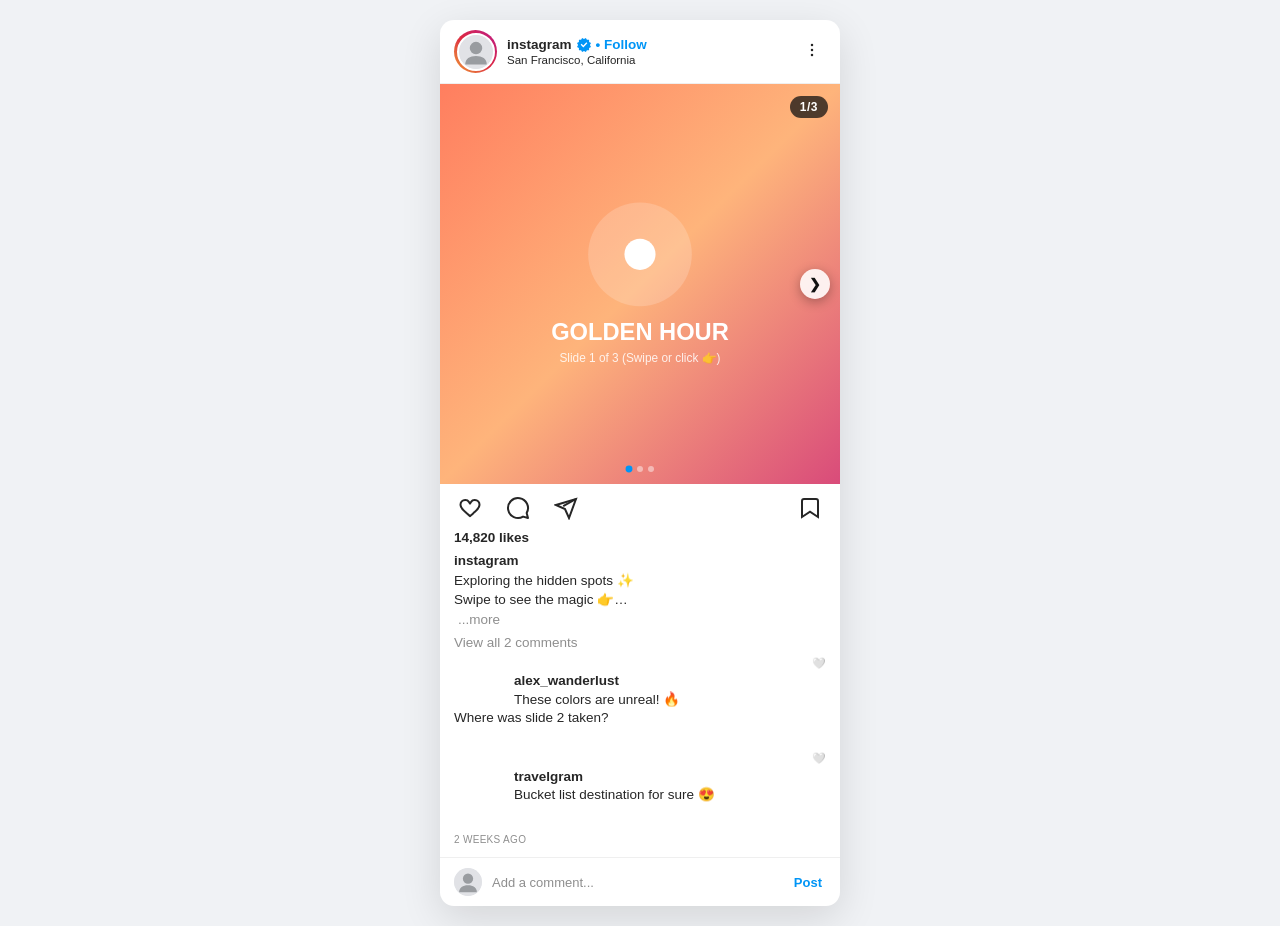
==== sample-interactive-post.html @ 7d0187ae "Initial commit: Instagram Post Maker studio and interactive HTML exporter" ====
<!DOCTYPE html>
<html lang="en">
<head>
<meta charset="UTF-8">
<meta name="viewport" content="width=device-width, initial-scale=1.0">
<title>Instagram Post - @instagram (Interactive HTML Export)</title>
<style>
*,*::before,*::after{margin:0;padding:0;box-sizing:border-box;}
body{
    font-family:-apple-system,BlinkMacSystemFont,"Segoe UI",Roboto,Helvetica,Arial,sans-serif;
    background:#f0f2f5;
    color:#262626;
    display:flex;
    align-items:center;
    justify-content:center;
    min-height:100vh;
    padding:20px;
}
.ig-card{
    width:100%;
    max-width:400px;
    background:#ffffff;
    border-radius:14px;
    box-shadow:0 12px 40px rgba(0,0,0,0.12);
    overflow:hidden;
    user-select:none;
}
/* Header */
.header{
    display:flex;
    align-items:center;
    justify-content:space-between;
    padding:10px 14px;
    border-bottom:1px solid #efefef;
}
.header-left{display:flex;align-items:center;gap:10px;}
.avatar-wrap{
    padding:2px;
    border-radius:50%;
}
.avatar-wrap.has-story-ring{
    background:linear-gradient(45deg,#f09433 0%,#e6683c 25%,#dc2743 50%,#cc2366 75%,#bc1888 100%);
    padding:2.5px;
}
.pfp{
    width:38px;
    height:38px;
    border-radius:50%;
    border:1px solid #dbdbdb;
    overflow:hidden;
    display:flex;
    align-items:center;
    justify-content:center;
    background:#e5e7eb;
    flex-shrink:0;
}
.avatar-wrap.has-story-ring .pfp{
    border:2px solid #ffffff;
}
.pfp img{
    width:100%;
    height:100%;
    object-fit:cover;
    image-rendering:-webkit-optimize-contrast;
    image-rendering:high-quality;
    transform:translateZ(0);
}
.pfp svg{width:100%;height:100%;display:block;}
.user-info{display:flex;flex-direction:column;gap:1px;}
.user-row{display:flex;align-items:center;gap:5px;}
.username{font-size:13.5px;font-weight:600;color:#262626;cursor:pointer;}
.follow-btn{font-size:13.5px;font-weight:600;color:#0095f6;cursor:pointer;}
.follow-btn.following{color:#8e8e8e;font-weight:500;}
.location{font-size:11.5px;color:#262626;line-height:1.2;}
.menu-dots{cursor:pointer;color:#262626;padding:4px;}
/* Media Container */
.media-container{
    position:relative;
    width:100%;
    padding-bottom:100%;
    height:0;
    overflow:hidden;
    background:#000;
}
.media-wrapper{
    position:absolute;
    top:0;
    left:0;
    width:100%;
    height:100%;
    display:flex;
    transition:transform 0.35s cubic-bezier(0.25,0.46,0.45,0.94);
}
.slide{min-width:100%;height:100%;flex-shrink:0;}
.counter-badge{
    position:absolute;
    top:12px;
    right:12px;
    background:rgba(18,18,18,0.75);
    color:#fff;
    font-size:12px;
    font-weight:600;
    padding:4px 10px;
    border-radius:14px;
    backdrop-filter:blur(8px);
    z-index:4;
    letter-spacing:0.5px;
}
.nav-arrow{
    position:absolute;
    top:50%;
    transform:translateY(-50%);
    width:30px;
    height:30px;
    border-radius:50%;
    background:rgba(255,255,255,0.88);
    border:none;
    box-shadow:0 3px 12px rgba(0,0,0,0.3);
    cursor:pointer;
    display:flex;
    align-items:center;
    justify-content:center;
    z-index:5;
    color:#111;
    font-size:14px;
    font-weight:bold;
    transition:background 0.15s,transform 0.15s;
}
.nav-arrow:hover{background:#fff;transform:translateY(-50%) scale(1.08);}
.nav-arrow-left{left:10px;}
.nav-arrow-right{right:10px;}
.dots{
    position:absolute;
    bottom:12px;
    left:50%;
    transform:translateX(-50%);
    display:flex;
    gap:5px;
    z-index:4;
}
.dot{width:6px;height:6px;border-radius:50%;background:rgba(255,255,255,0.45);transition:all 0.2s;}
.dot.active{background:#0095f6;transform:scale(1.15);}
.double-heart{
    position:absolute;
    top:50%;
    left:50%;
    transform:translate(-50%,-50%) scale(0);
    z-index:10;
    pointer-events:none;
    opacity:0;
    filter:drop-shadow(0 4px 16px rgba(0,0,0,0.45));
}
.double-heart.pop{
    animation:heartPop 0.9s cubic-bezier(0.175,0.885,0.32,1.275) forwards;
}
@keyframes heartPop{
    0%{opacity:0;transform:translate(-50%,-50%) scale(0);}
    15%{opacity:1;transform:translate(-50%,-50%) scale(1.2);}
    30%{opacity:1;transform:translate(-50%,-50%) scale(0.95);}
    45%,75%{opacity:1;transform:translate(-50%,-50%) scale(1);}
    100%{opacity:0;transform:translate(-50%,-50%) scale(0.8);}
}
/* Action Buttons */
.actions{
    display:flex;
    align-items:center;
    justify-content:space-between;
    padding:8px 14px 6px;
}
.actions-left{display:flex;align-items:center;gap:16px;}
.action-btn{
    background:none;
    border:none;
    cursor:pointer;
    padding:4px;
    display:flex;
    align-items:center;
    justify-content:center;
    color:#262626;
    transition:transform 0.15s;
}
.action-btn:hover{transform:scale(1.12);}
.action-btn:active{transform:scale(0.9);}
.heart-pop-anim{animation:heartBounce 0.35s ease;}
@keyframes heartBounce{0%{transform:scale(0);}50%{transform:scale(1.25);}100%{transform:scale(1);}}
/* Likes, Caption, Comments */
.likes{padding:0 14px 6px;font-size:13.5px;color:#262626;}
.likes-count{font-weight:600;}
.caption{
    padding:0 14px 6px;
    font-size:13.5px;
    line-height:1.45;
    color:#262626;
}
.caption .user{font-weight:600;margin-right:5px;}
.caption-text{
    white-space:pre-wrap;
    word-wrap:break-word;
    word-break:break-word;
    overflow-wrap:break-word;
}
.caption.truncated .caption-text{
    display:-webkit-box;
    -webkit-line-clamp:2;
    -webkit-box-orient:vertical;
    overflow:hidden;
    white-space:pre-wrap;
}
.more-link{color:#8e8e8e;cursor:pointer;margin-left:4px;}
.ig-tag{color:#00376b;cursor:pointer;}
.comments-list{padding:0 14px 4px;}
.view-comments{font-size:13.5px;color:#8e8e8e;margin-bottom:4px;cursor:pointer;}
.comment{
    font-size:13.5px;
    line-height:1.35;
    margin-bottom:4px;
    display:flex;
    justify-content:space-between;
    align-items:baseline;
}
.comment .user{font-weight:600;margin-right:5px;}
.comment-content{white-space:pre-wrap;word-break:break-word;flex:1;}
.comment-heart{font-size:11px;cursor:pointer;padding-left:8px;user-select:none;}
.time{padding:4px 14px 12px;font-size:10px;color:#8e8e8e;text-transform:uppercase;letter-spacing:0.3px;}
/* Add Comment Input */
.add-comment-box{
    display:flex;
    align-items:center;
    padding:10px 14px;
    border-top:1px solid #efefef;
    gap:10px;
}
.mini-avatar{
    width:28px;
    height:28px;
    border-radius:50%;
    background:#e5e7eb;
    display:flex;
    align-items:center;
    justify-content:center;
    flex-shrink:0;
    overflow:hidden;
}
.mini-avatar svg{width:100%;height:100%;display:block;}
.comment-input{
    flex:1;
    background:none;
    border:none;
    font-size:13px;
    color:#262626;
    outline:none;
    font-family:inherit;
}
.comment-input::placeholder{color:#8e8e8e;}
.post-comment-btn{
    background:none;
    border:none;
    color:#0095f6;
    font-size:13px;
    font-weight:600;
    cursor:pointer;
    padding:0 4px;
}
</style>
</head>
<body>

<div class="ig-card">
    <!-- Header -->
    <div class="header">
        <div class="header-left">
            <div class="avatar-wrap has-story-ring">
                <div class="pfp">
                    <svg viewBox="0 0 120 120" width="100%" height="100%" fill="none" xmlns="http://www.w3.org/2000/svg">
                        <circle cx="60" cy="60" r="60" fill="#E1E2E6"/>
                        <circle cx="60" cy="46" r="22" fill="#999CA0"/>
                        <path d="M22 104C22 84 38 74 60 74C82 74 98 84 98 104" fill="#999CA0"/>
                    </svg>
                </div>
            </div>
            <div class="user-info">
                <div class="user-row">
                    <span class="username">instagram</span>
                    <span class="verified" title="Verified">
                        <svg viewBox="0 0 40 40" width="14" height="14" style="vertical-align:middle;display:inline-block;"><path fill="#0095f6" d="M19.998 3.094L14.638 0l-2.972 5.15H5.432v6.354L0 14.64 3.094 20 0 25.359l5.432 3.137v6.354h6.234L14.638 40l5.36-3.094L25.358 40l2.972-5.15h6.234v-6.354L40 25.359 36.906 20 40 14.641l-5.436-3.137V5.15h-6.234L25.358 0l-5.36 3.094zM18 27.27L10.455 19.1l2.636-2.726L18 21.727l8.91-9.454 2.636 2.726L18 27.27z"/></svg>
                    </span>
                    <span class="follow-btn">• Follow</span>
                </div>
                <div class="location">San Francisco, California</div>
            </div>
        </div>
        <div class="menu-dots" title="More options">
            <svg width="20" height="20" viewBox="0 0 24 24" fill="currentColor">
                <circle cx="12" cy="6" r="1.5"/><circle cx="12" cy="12" r="1.5"/><circle cx="12" cy="18" r="1.5"/>
            </svg>
        </div>
    </div>

    <!-- Media (Interactive Carousel) -->
    <div class="media-container" id="mediaContainer">
        <div class="media-wrapper" id="mediaWrapper">
            <div class="slide">
                <svg xmlns="http://www.w3.org/2000/svg" width="100%" height="100%" viewBox="0 0 1080 1080">
                    <defs>
                        <linearGradient id="g1" x1="0%" y1="0%" x2="100%" y2="100%">
                            <stop offset="0%" stop-color="#ff7e5f" />
                            <stop offset="50%" stop-color="#feb47b" />
                            <stop offset="100%" stop-color="#d94b7a" />
                        </linearGradient>
                    </defs>
                    <rect width="1080" height="1080" fill="url(#g1)" />
                    <circle cx="540" cy="460" r="140" fill="rgba(255,255,255,0.18)" />
                    <circle cx="540" cy="460" r="42" fill="#ffffff" />
                    <text x="540" y="690" font-family="-apple-system, BlinkMacSystemFont, Segoe UI, Roboto, sans-serif" font-size="64" font-weight="700" fill="#ffffff" text-anchor="middle">GOLDEN HOUR</text>
                    <text x="540" y="750" font-family="-apple-system, BlinkMacSystemFont, Segoe UI, Roboto, sans-serif" font-size="32" font-weight="500" fill="rgba(255,255,255,0.85)" text-anchor="middle">Slide 1 of 3 (Swipe or click 👉)</text>
                </svg>
            </div>
            <div class="slide">
                <svg xmlns="http://www.w3.org/2000/svg" width="100%" height="100%" viewBox="0 0 1080 1080">
                    <defs>
                        <linearGradient id="g2" x1="0%" y1="0%" x2="100%" y2="100%">
                            <stop offset="0%" stop-color="#2193b0" />
                            <stop offset="50%" stop-color="#6dd5ed" />
                            <stop offset="100%" stop-color="#005c97" />
                        </linearGradient>
                    </defs>
                    <rect width="1080" height="1080" fill="url(#g2)" />
                    <circle cx="540" cy="460" r="140" fill="rgba(255,255,255,0.18)" />
                    <circle cx="540" cy="460" r="42" fill="#ffffff" />
                    <text x="540" y="690" font-family="-apple-system, BlinkMacSystemFont, Segoe UI, Roboto, sans-serif" font-size="64" font-weight="700" fill="#ffffff" text-anchor="middle">COASTAL TRAILS</text>
                    <text x="540" y="750" font-family="-apple-system, BlinkMacSystemFont, Segoe UI, Roboto, sans-serif" font-size="32" font-weight="500" fill="rgba(255,255,255,0.85)" text-anchor="middle">Slide 2 of 3</text>
                </svg>
            </div>
            <div class="slide">
                <svg xmlns="http://www.w3.org/2000/svg" width="100%" height="100%" viewBox="0 0 1080 1080">
                    <defs>
                        <linearGradient id="g3" x1="0%" y1="0%" x2="100%" y2="100%">
                            <stop offset="0%" stop-color="#833ab4" />
                            <stop offset="50%" stop-color="#fd1d1d" />
                            <stop offset="100%" stop-color="#fcb045" />
                        </linearGradient>
                    </defs>
                    <rect width="1080" height="1080" fill="url(#g3)" />
                    <circle cx="540" cy="460" r="140" fill="rgba(255,255,255,0.18)" />
                    <circle cx="540" cy="460" r="42" fill="#ffffff" />
                    <text x="540" y="690" font-family="-apple-system, BlinkMacSystemFont, Segoe UI, Roboto, sans-serif" font-size="64" font-weight="700" fill="#ffffff" text-anchor="middle">SUNSET VIBES</text>
                    <text x="540" y="750" font-family="-apple-system, BlinkMacSystemFont, Segoe UI, Roboto, sans-serif" font-size="32" font-weight="500" fill="rgba(255,255,255,0.85)" text-anchor="middle">Slide 3 of 3</text>
                </svg>
            </div>
        </div>

        <!-- 1/3 Floating Badge -->
        <div class="counter-badge" id="counterBadge"><span id="currSlideNum">1</span>/3</div>

        <!-- Arrow Navigation -->
        <button class="nav-arrow nav-arrow-left" id="arrowLeft" style="display:none;" aria-label="Previous image">&#10094;</button>
        <button class="nav-arrow nav-arrow-right" id="arrowRight" aria-label="Next image">&#10095;</button>

        <!-- Pagination Dots -->
        <div class="dots" id="carouselDots">
            <div class="dot active"></div>
            <div class="dot"></div>
            <div class="dot"></div>
        </div>

        <!-- Double-tap Heart Animation -->
        <div class="double-heart" id="doubleHeart">
            <svg viewBox="0 0 48 48" width="80" height="80"><path fill="#fff" d="M34.6 3.1c-4.5 0-7.9 1.8-10.6 5.6-2.7-3.7-6.1-5.5-10.6-5.5C6 3.1 0 9.6 0 17.6c0 7.3 5.4 12 10.6 16.5.6.5 1.3 1.1 1.9 1.7l2.3 2c4.4 3.9 6.6 5.9 7.6 6.5.5.3 1.1.5 1.6.5s1.1-.2 1.6-.5c1-.6 2.8-2.2 7.6-6.5l2.3-2c.7-.6 1.3-1.2 1.9-1.7 5.2-4.5 10.6-9.2 10.6-16.5 0-8-6-14.5-13.4-14.5z"/></svg>
        </div>
    </div>

    <!-- Actions Bar -->
    <div class="actions">
        <div class="actions-left">
            <button class="action-btn" id="heartBtn" aria-label="Like post">
                <svg id="heartOutline" viewBox="0 0 24 24" width="24" height="24" fill="none" stroke="currentColor" stroke-width="2"><path d="M16.792 3.904A4.989 4.989 0 0 1 21.5 9.122c0 3.072-2.652 4.959-5.197 7.222-2.512 2.243-3.865 3.469-4.303 3.752-.477-.309-1.816-1.543-4.303-3.752C5.141 14.072 2.5 12.167 2.5 9.122a4.989 4.989 0 0 1 4.708-5.218 4.21 4.21 0 0 1 3.675 1.941c.84 1.175.98 1.763 1.12 1.763s.278-.588 1.11-1.766a4.17 4.17 0 0 1 3.679-1.938z"/></svg>
                <svg id="heartFilled" class="heart-pop-anim" viewBox="0 0 48 48" width="24" height="24" style="display:none;"><path fill="#ff3040" d="M34.6 3.1c-4.5 0-7.9 1.8-10.6 5.6-2.7-3.7-6.1-5.5-10.6-5.5C6 3.1 0 9.6 0 17.6c0 7.3 5.4 12 10.6 16.5.6.5 1.3 1.1 1.9 1.7l2.3 2c4.4 3.9 6.6 5.9 7.6 6.5.5.3 1.1.5 1.6.5s1.1-.2 1.6-.5c1-.6 2.8-2.2 7.6-6.5l2.3-2c.7-.6 1.3-1.2 1.9-1.7 5.2-4.5 10.6-9.2 10.6-16.5 0-8-6-14.5-13.4-14.5z"/></svg>
            </button>
            <button class="action-btn" id="commentBtn" aria-label="Comment">
                <svg viewBox="0 0 24 24" width="24" height="24" fill="none" stroke="currentColor" stroke-width="2"><path d="M20.656 17.008a9.993 9.993 0 1 0-3.59 3.615L22 22z" stroke-linejoin="round"/></svg>
            </button>
            <button class="action-btn" aria-label="Share">
                <svg viewBox="0 0 24 24" width="24" height="24" fill="none" stroke="currentColor" stroke-width="2"><line x1="22" y1="3" x2="9.218" y2="10.083"/><polygon points="22,3 15,22 11,13 2,9"/></svg>
            </button>
        </div>
        <div class="actions-right">
            <button class="action-btn" id="bookmarkBtn" aria-label="Save">
                <svg id="bmOutline" viewBox="0 0 24 24" width="24" height="24" fill="none" stroke="currentColor" stroke-width="2"><path d="M20 21l-8-5.333L4 21V5a2 2 0 012-2h12a2 2 0 012 2z"/></svg>
                <svg id="bmFilled" viewBox="0 0 24 24" width="24" height="24" style="display:none;"><path fill="currentColor" d="M20 21l-8-5.333L4 21V5a2 2 0 012-2h12a2 2 0 012 2z"/></svg>
            </button>
        </div>
    </div>

    <!-- Likes -->
    <div class="likes" id="likesContainer">
        <span class="likes-count" id="likesCountText">14,820 likes</span>
    </div>

    <!-- Caption (With Multi-line formatting preserved) -->
    <div class="caption truncated" id="postCaption">
        <span class="user">instagram</span>
        <span class="caption-text">Exploring the hidden spots ✨
Swipe to see the magic 👉

<span class="ig-tag">#travel</span> <span class="ig-tag">#photography</span>
<span class="ig-tag">@instagram</span></span>
        <span class="more-link" id="captionMore">...more</span>
    </div>

    <!-- Comments List -->
    <div class="comments-list" id="commentsList">
        <div class="view-comments">View all 2 comments</div>
        <div class="comment">
            <div class="comment-content">
                <span class="user">alex_wanderlust</span>
                <span class="comment-text">These colors are unreal! 🔥
Where was slide 2 taken?</span>
            </div>
            <span class="comment-heart" onclick="this.classList.toggle('liked');this.textContent=this.classList.contains('liked')?'❤️':'🤍'">🤍</span>
        </div>
        <div class="comment">
            <div class="comment-content">
                <span class="user">travelgram</span>
                <span class="comment-text">Bucket list destination for sure 😍</span>
            </div>
            <span class="comment-heart" onclick="this.classList.toggle('liked');this.textContent=this.classList.contains('liked')?'❤️':'🤍'">🤍</span>
        </div>
    </div>

    <!-- Timestamp (Auto-calculated dynamically on page open) -->
    <div class="time" id="postTimestamp" data-post-date="2026-11-15T14:30:00.000Z">2 HOURS AGO</div>

    <!-- Add Comment Box -->
    <div class="add-comment-box">
        <div class="mini-avatar">
            <svg viewBox="0 0 120 120" width="100%" height="100%" fill="none" xmlns="http://www.w3.org/2000/svg">
                <circle cx="60" cy="60" r="60" fill="#E1E2E6"/>
                <circle cx="60" cy="46" r="22" fill="#999CA0"/>
                <path d="M22 104C22 84 38 74 60 74C82 74 98 84 98 104" fill="#999CA0"/>
            </svg>
        </div>
        <input type="text" class="comment-input" id="newCommentInput" placeholder="Add a comment...">
        <button class="post-comment-btn" id="postCommentBtn">Post</button>
    </div>
</div>

<script>
(function(){
    var liked = false;
    var bookmarked = false;
    var baseLikes = 14820;
    var currentSlide = 0;
    var totalSlides = 3;

    var heartBtn = document.getElementById('heartBtn');
    var heartOutline = document.getElementById('heartOutline');
    var heartFilled = document.getElementById('heartFilled');
    var likesCountText = document.getElementById('likesCountText');
    var bookmarkBtn = document.getElementById('bookmarkBtn');
    var bmOutline = document.getElementById('bmOutline');
    var bmFilled = document.getElementById('bmFilled');
    var mediaContainer = document.getElementById('mediaContainer');
    var mediaWrapper = document.getElementById('mediaWrapper');
    var doubleHeart = document.getElementById('doubleHeart');
    var captionEl = document.getElementById('postCaption');
    var captionMore = document.getElementById('captionMore');
    var timestampEl = document.getElementById('postTimestamp');

    function formatNum(n){ return n.toString().replace(/\B(?=(\d{3})+(?!\d))/g, ','); }

    function updateLikesDisplay(){
        var count = liked ? baseLikes + 1 : baseLikes;
        if(likesCountText) likesCountText.textContent = formatNum(count) + ' likes';
    }

    function toggleHeart(){
        liked = !liked;
        heartOutline.style.display = liked ? 'none' : 'block';
        heartFilled.style.display = liked ? 'block' : 'none';
        updateLikesDisplay();
    }

    if(heartBtn){
        heartBtn.addEventListener('click', toggleHeart);
    }

    if(bookmarkBtn){
        bookmarkBtn.addEventListener('click', function(){
            bookmarked = !bookmarked;
            bmOutline.style.display = bookmarked ? 'none' : 'block';
            bmFilled.style.display = bookmarked ? 'block' : 'none';
        });
    }

    // Double-tap Image to Like
    var lastTap = 0;
    if(mediaContainer){
        mediaContainer.addEventListener('click', function(e){
            if(e.target.closest('.nav-arrow')) return;
            var now = Date.now();
            if(now - lastTap < 340){
                if(!liked) toggleHeart();
                doubleHeart.classList.remove('pop');
                void doubleHeart.offsetWidth;
                doubleHeart.classList.add('pop');
            }
            lastTap = now;
        });
    }

    // Expand Caption
    if(captionMore){
        captionMore.addEventListener('click', function(){
            captionEl.classList.remove('truncated');
            captionMore.style.display = 'none';
        });
    }

    // Auto-calculate relative post date on load & refresh
    function updatePostTimeAgo(){
        if(!timestampEl) return;
        var dateStr = timestampEl.getAttribute('data-post-date');
        if(!dateStr) return;
        var postTime = new Date(dateStr).getTime();
        var now = Date.now();
        var diffSec = Math.floor((now - postTime) / 1000);
        if(isNaN(diffSec) || diffSec < 60){ timestampEl.textContent = 'JUST NOW'; return; }
        var diffMin = Math.floor(diffSec / 60);
        if(diffMin < 60){ timestampEl.textContent = diffMin === 1 ? '1 MINUTE AGO' : diffMin + ' MINUTES AGO'; return; }
        var diffHours = Math.floor(diffMin / 60);
        if(diffHours < 24){ timestampEl.textContent = diffHours === 1 ? '1 HOUR AGO' : diffHours + ' HOURS AGO'; return; }
        var diffDays = Math.floor(diffHours / 24);
        if(diffDays < 7){ timestampEl.textContent = diffDays === 1 ? '1 DAY AGO' : diffDays + ' DAYS AGO'; return; }
        var diffWeeks = Math.floor(diffDays / 7);
        if(diffWeeks < 5){ timestampEl.textContent = diffWeeks === 1 ? '1 WEEK AGO' : diffWeeks + ' WEEKS AGO'; return; }
        var d = new Date(postTime);
        var months = ['JANUARY','FEBRUARY','MARCH','APRIL','MAY','JUNE','JULY','AUGUST','SEPTEMBER','OCTOBER','NOVEMBER','DECEMBER'];
        var sameYear = d.getFullYear() === new Date().getFullYear();
        timestampEl.textContent = months[d.getMonth()] + ' ' + d.getDate() + (sameYear ? '' : ', ' + d.getFullYear());
    }
    updatePostTimeAgo();
    setInterval(updatePostTimeAgo, 60000);

    // Carousel Navigation
    var arrowLeft = document.getElementById('arrowLeft');
    var arrowRight = document.getElementById('arrowRight');
    var dots = document.querySelectorAll('.dot');
    var currSlideNum = document.getElementById('currSlideNum');

    function updateCarousel(){
        mediaWrapper.style.transform = 'translateX(-' + (currentSlide * 100) + '%)';
        dots.forEach(function(d, idx){
            d.classList.toggle('active', idx === currentSlide);
        });
        if(currSlideNum) currSlideNum.textContent = currentSlide + 1;
        if(arrowLeft) arrowLeft.style.display = currentSlide > 0 ? 'flex' : 'none';
        if(arrowRight) arrowRight.style.display = currentSlide < totalSlides - 1 ? 'flex' : 'none';
    }

    if(arrowLeft){
        arrowLeft.addEventListener('click', function(e){
            e.stopPropagation();
            if(currentSlide > 0){ currentSlide--; updateCarousel(); }
        });
    }
    if(arrowRight){
        arrowRight.addEventListener('click', function(e){
            e.stopPropagation();
            if(currentSlide < totalSlides - 1){ currentSlide++; updateCarousel(); }
        });
    }

    // Touch Swipe
    var touchStartX = 0;
    mediaContainer.addEventListener('touchstart', function(e){
        touchStartX = e.changedTouches[0].screenX;
    }, {passive:true});

    mediaContainer.addEventListener('touchend', function(e){
        var diff = touchStartX - e.changedTouches[0].screenX;
        if(Math.abs(diff) > 40){
            if(diff > 0 && currentSlide < totalSlides - 1){ currentSlide++; updateCarousel(); }
            else if(diff < 0 && currentSlide > 0){ currentSlide--; updateCarousel(); }
        }
    }, {passive:true});

    // Keyboard navigation
    window.addEventListener('keydown', function(e){
        if(e.key === 'ArrowLeft' && currentSlide > 0){ currentSlide--; updateCarousel(); }
        else if(e.key === 'ArrowRight' && currentSlide < totalSlides - 1){ currentSlide++; updateCarousel(); }
    });

    // Interactive Commenting
    var commentInput = document.getElementById('newCommentInput');
    var postCommentBtn = document.getElementById('postCommentBtn');
    var commentsList = document.getElementById('commentsList');

    function addComment(){
        if(!commentInput || !commentsList) return;
        var text = commentInput.value.trim();
        if(!text) return;
        var div = document.createElement('div');
        div.className = 'comment';
        div.innerHTML = '<div class="comment-content"><span class="user">you</span> <span class="comment-text">' + text.replace(/&/g,"&amp;").replace(/</g,"&lt;") + '</span></div><span class="comment-heart" onclick="this.classList.toggle(\'liked\');this.textContent=this.classList.contains(\'liked\')?\'❤️\':\'🤍\'">🤍</span>';
        commentsList.appendChild(div);
        commentInput.value = '';
    }

    if(postCommentBtn) postCommentBtn.addEventListener('click', addComment);
    if(commentInput){
        commentInput.addEventListener('keydown', function(e){
            if(e.key === 'Enter') addComment();
        });
    }
})();
</script>
</body>
</html>
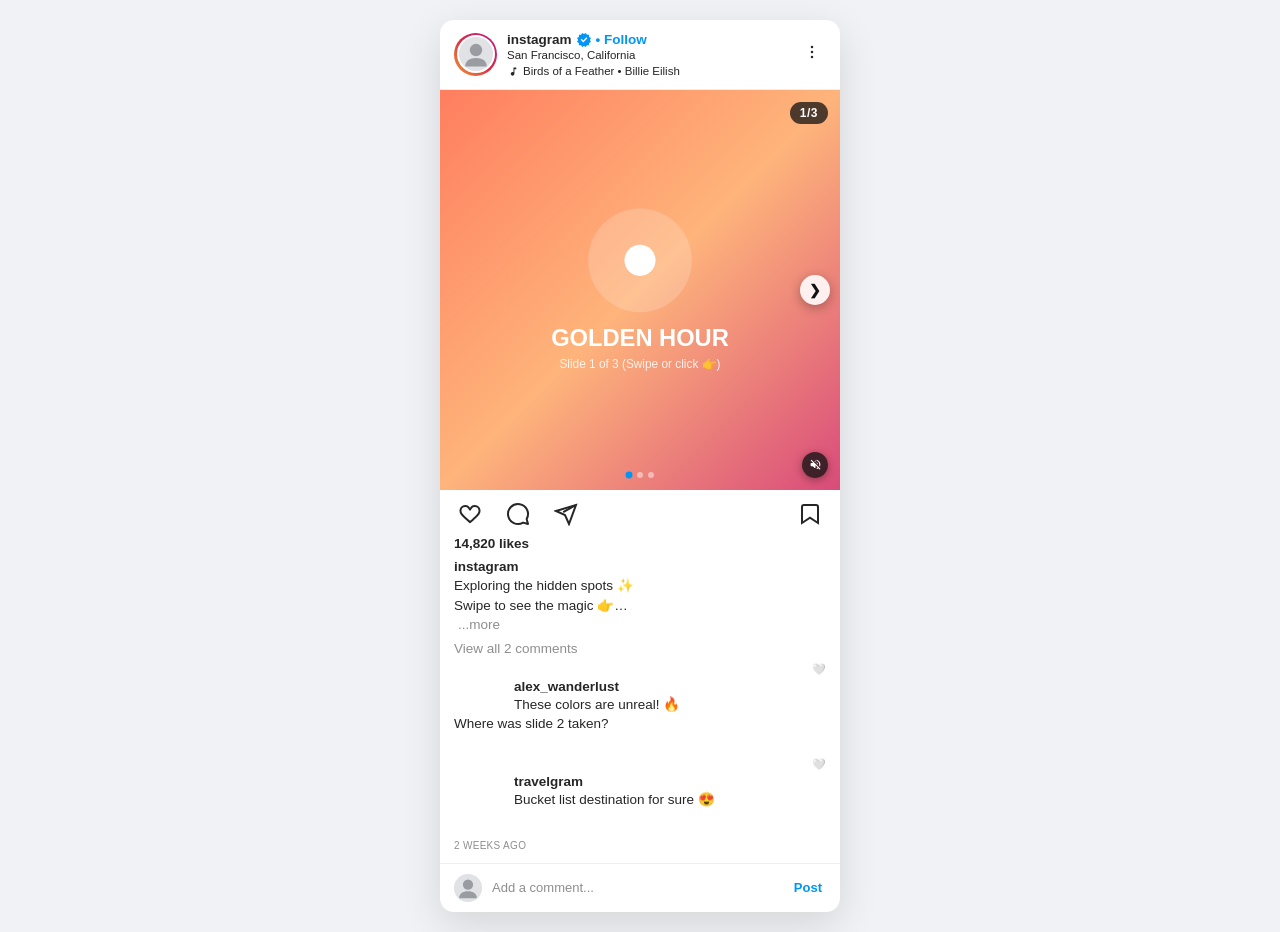
==== commit e77f2aeb: "Add sound and music support to Instagram post editor and exports" ====
--- a/sample-interactive-post.html
+++ b/sample-interactive-post.html
@@ -72,6 +72,21 @@
 .follow-btn{font-size:13.5px;font-weight:600;color:#0095f6;cursor:pointer;}
 .follow-btn.following{color:#8e8e8e;font-weight:500;}
 .location{font-size:11.5px;color:#262626;line-height:1.2;}
+.music-line{display:flex;align-items:center;gap:4px;font-size:11.5px;color:#262626;line-height:1.2;cursor:pointer;margin-top:1px;max-width:220px;overflow:hidden;text-overflow:ellipsis;white-space:nowrap;user-select:none;}
+.music-line:hover{opacity:0.82;}
+.music-icon-wrap{display:inline-flex;align-items:center;justify-content:center;width:12px;height:12px;flex-shrink:0;color:currentColor;}
+.music-bars{display:inline-flex;align-items:flex-end;gap:1.5px;height:10px;color:currentColor;}
+.music-bars .bar{width:2px;background-color:currentColor;border-radius:1px;}
+.music-bars .bar-1{height:3px;animation:expEqualizer 0.5s ease-in-out infinite alternate;}
+.music-bars .bar-2{height:9px;animation:expEqualizer 0.7s ease-in-out 0.15s infinite alternate;}
+.music-bars .bar-3{height:5px;animation:expEqualizer 0.6s ease-in-out 0.3s infinite alternate;}
+@keyframes expEqualizer{0%{height:2px;}100%{height:10px;}}
+.music-text{overflow:hidden;text-overflow:ellipsis;white-space:nowrap;}
+.audio-btn{position:absolute;bottom:12px;right:12px;width:26px;height:26px;border-radius:50%;background:rgba(18,18,18,0.78);border:none;display:flex;align-items:center;justify-content:center;color:#fff;cursor:pointer;z-index:4;backdrop-filter:blur(6px);box-shadow:0 2px 8px rgba(0,0,0,0.35);transition:transform 0.15s ease,background 0.15s ease;}
+.audio-btn:hover{transform:scale(1.1);background:rgba(18,18,18,0.92);}
+.audio-btn:active{transform:scale(0.92);}
+.audio-toast{position:absolute;top:50%;left:50%;transform:translate(-50%,-50%) scale(0.9);background:rgba(18,18,18,0.88);color:#fff;font-size:12px;font-weight:600;padding:8px 14px;border-radius:20px;backdrop-filter:blur(10px);z-index:9;display:flex;align-items:center;gap:8px;pointer-events:none;opacity:0;transition:opacity 0.22s ease,transform 0.22s ease;box-shadow:0 4px 18px rgba(0,0,0,0.45);letter-spacing:0.2px;max-width:85%;white-space:nowrap;overflow:hidden;text-overflow:ellipsis;}
+.audio-toast.show{opacity:1;transform:translate(-50%,-50%) scale(1);}
 .menu-dots{cursor:pointer;color:#262626;padding:4px;}
 /* Media Container */
 .media-container{
@@ -287,6 +302,19 @@
                     <span class="follow-btn">• Follow</span>
                 </div>
                 <div class="location">San Francisco, California</div>
+                <div class="music-line" id="headerMusicLine" title="Toggle audio">
+                    <div class="music-icon-wrap">
+                        <svg class="music-note" viewBox="0 0 24 24" width="11" height="11" fill="currentColor">
+                            <path d="M12 3v10.55c-.59-.34-1.27-.55-2-.55-2.21 0-4 1.79-4 4s1.79 4 4 4 4-1.79 4-4V7h4V3h-6z"/>
+                        </svg>
+                        <div class="music-bars" id="exportMusicBars" style="display:none;">
+                            <span class="bar bar-1"></span>
+                            <span class="bar bar-2"></span>
+                            <span class="bar bar-3"></span>
+                        </div>
+                    </div>
+                    <span class="music-text">Birds of a Feather • Billie Eilish</span>
+                </div>
             </div>
         </div>
         <div class="menu-dots" title="More options">
@@ -352,6 +380,22 @@
         <!-- 1/3 Floating Badge -->
         <div class="counter-badge" id="counterBadge"><span id="currSlideNum">1</span>/3</div>
 
+        
+        <!-- Audio Speaker Button & Toast -->
+        <button class="audio-btn" id="audioToggleBtn" title="Toggle sound" aria-label="Toggle sound">
+            <svg id="spkMuted" viewBox="0 0 24 24" width="13" height="13" fill="#ffffff">
+                <path d="M3.63 3.63a.996.996 0 000 1.41L7.29 8.7 7 9H4c-.55 0-1 .45-1 1v4c0 .55.45 1 1 1h3l3.29 3.29c.63.63 1.71.18 1.71-.71v-4.17l4.18 4.18c-.49.37-1.02.68-1.6.91-.36.14-.58.53-.58.92 0 .63.6 1.09 1.21.87.81-.3 1.55-.72 2.21-1.23l1.8 1.8a.996.996 0 101.41-1.41L5.05 3.63a.996.996 0 00-1.42 0zM19 12c0 .82-.15 1.61-.41 2.34l1.53 1.53c.56-1.17.88-2.48.88-3.87 0-4.28-2.99-7.86-7-8.77v2.06c2.89.86 5 3.54 5 6.71zm-7-8l-1.88 1.88L12 7.76zm4.5 8A4.5 4.5 0 0014 7.97v1.79l2.48 2.48c.01-.08.02-.16.02-.24z"/>
+            </svg>
+            <svg id="spkPlaying" viewBox="0 0 24 24" width="13" height="13" fill="#ffffff" style="display:none;">
+                <path d="M3 9v6h4l5 5V4L7 9H3zm13.5 3c0-1.77-1.02-3.29-2.5-4.03v8.05c1.48-.73 2.5-2.25 2.5-4.02zM14 3.23v2.06c2.89.86 5 3.54 5 6.71s-2.11 5.85-5 6.71v2.06c4.01-.91 7-4.49 7-8.77s-2.99-7.86-7-8.77z"/>
+            </svg>
+        </button>
+        <div class="audio-toast" id="audioToast" style="display:none;">
+            <svg viewBox="0 0 24 24" width="13" height="13" fill="#38bdf8" style="vertical-align:middle;margin-right:6px;">
+                <path d="M3 9v6h4l5 5V4L7 9H3zm13.5 3c0-1.77-1.02-3.29-2.5-4.03v8.05c1.48-.73 2.5-2.25 2.5-4.02zM14 3.23v2.06c2.89.86 5 3.54 5 6.71s-2.11 5.85-5 6.71v2.06c4.01-.91 7-4.49 7-8.77s-2.99-7.86-7-8.77z"/>
+            </svg>
+            <span id="toastText">Birds of a Feather • Billie Eilish</span>
+        </div>
         <!-- Arrow Navigation -->
         <button class="nav-arrow nav-arrow-left" id="arrowLeft" style="display:none;" aria-label="Previous image">&#10094;</button>
         <button class="nav-arrow nav-arrow-right" id="arrowRight" aria-label="Next image">&#10095;</button>
@@ -427,6 +471,8 @@
         </div>
     </div>
 
+
+    <audio id="postAudio" loop preload="auto" src="[data-uri]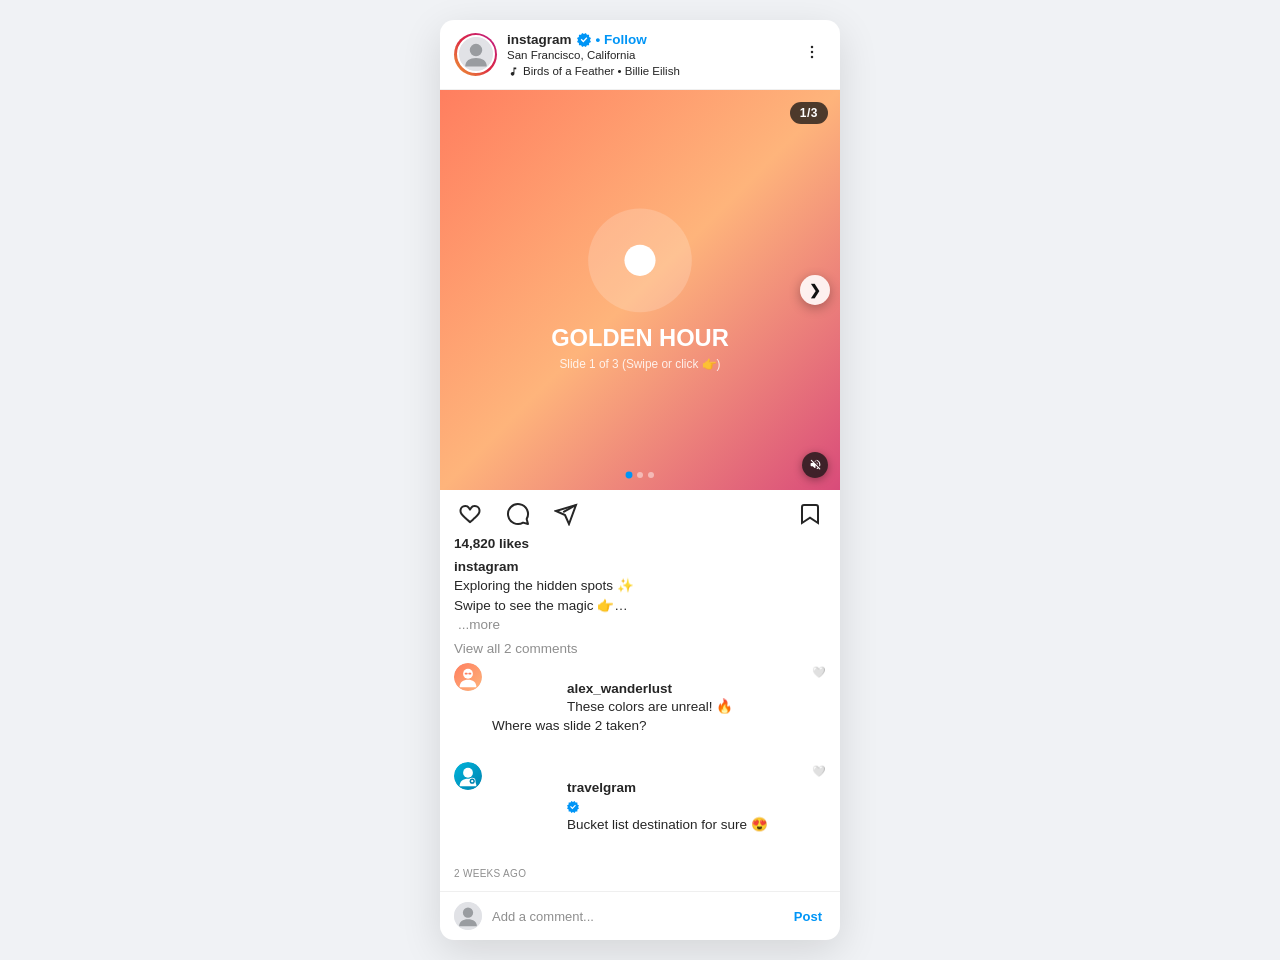
==== commit 3366e4c9: "Add account photos and custom avatars to comments" ====
--- a/sample-interactive-post.html
+++ b/sample-interactive-post.html
@@ -224,18 +224,46 @@
 .more-link{color:#8e8e8e;cursor:pointer;margin-left:4px;}
 .ig-tag{color:#00376b;cursor:pointer;}
 .comments-list{padding:0 14px 4px;}
-.view-comments{font-size:13.5px;color:#8e8e8e;margin-bottom:4px;cursor:pointer;}
+.view-comments{font-size:13.5px;color:#8e8e8e;margin-bottom:6px;cursor:pointer;}
 .comment{
     font-size:13.5px;
     line-height:1.35;
-    margin-bottom:4px;
-    display:flex;
-    justify-content:space-between;
-    align-items:baseline;
-}
-.comment .user{font-weight:600;margin-right:5px;}
-.comment-content{white-space:pre-wrap;word-break:break-word;flex:1;}
-.comment-heart{font-size:11px;cursor:pointer;padding-left:8px;user-select:none;}
+    margin-bottom:8px;
+    display:flex;
+    align-items:flex-start;
+    gap:10px;
+}
+.comment-avatar{
+    width:28px;
+    height:28px;
+    border-radius:50%;
+    overflow:hidden;
+    flex-shrink:0;
+    background:#efefef;
+    margin-top:1px;
+}
+.comment-avatar img,
+.comment-avatar svg{
+    width:100%;
+    height:100%;
+    object-fit:cover;
+    display:block;
+}
+.comment-body{
+    flex:1;
+    min-width:0;
+}
+.comment-content{
+    white-space:pre-wrap;
+    word-break:break-word;
+}
+.comment .user{font-weight:600;margin-right:4px;}
+.comment-verified{
+    display:inline-block;
+    vertical-align:middle;
+    margin-right:4px;
+}
+.comment-heart{font-size:11px;cursor:pointer;padding-left:6px;user-select:none;flex-shrink:0;margin-top:3px;}
 .time{padding:4px 14px 12px;font-size:10px;color:#8e8e8e;text-transform:uppercase;letter-spacing:0.3px;}
 /* Add Comment Input */
 .add-comment-box{
@@ -455,17 +483,28 @@
     <div class="comments-list" id="commentsList">
         <div class="view-comments">View all 2 comments</div>
         <div class="comment">
-            <div class="comment-content">
-                <span class="user">alex_wanderlust</span>
-                <span class="comment-text">These colors are unreal! 🔥
+            <div class="comment-avatar">
+                <svg viewBox="0 0 120 120" width="100%" height="100%"><defs><linearGradient id="g_alex" x1="0%" y1="0%" x2="100%" y2="100%"><stop offset="0%" stop-color="#ff7e5f"/><stop offset="100%" stop-color="#feb47b"/></linearGradient></defs><circle cx="60" cy="60" r="60" fill="url(#g_alex)"/><circle cx="60" cy="46" r="21" fill="#ffffff"/><path d="M24 104 C24 82 40 72 60 72 C80 72 96 82 96 104 Z" fill="#ffffff"/><rect x="46" y="42" width="12" height="7" rx="2" fill="#ff7e5f"/><rect x="62" y="42" width="12" height="7" rx="2" fill="#ff7e5f"/><line x1="58" y1="45" x2="62" y2="45" stroke="#ff7e5f" stroke-width="2"/></svg>
+            </div>
+            <div class="comment-body">
+                <div class="comment-content">
+                    <span class="user">alex_wanderlust</span>
+                    <span class="comment-text">These colors are unreal! 🔥
 Where was slide 2 taken?</span>
+                </div>
             </div>
             <span class="comment-heart" onclick="this.classList.toggle('liked');this.textContent=this.classList.contains('liked')?'❤️':'🤍'">🤍</span>
         </div>
         <div class="comment">
-            <div class="comment-content">
-                <span class="user">travelgram</span>
-                <span class="comment-text">Bucket list destination for sure 😍</span>
+            <div class="comment-avatar">
+                <svg viewBox="0 0 120 120" width="100%" height="100%"><defs><linearGradient id="g_tg" x1="0%" y1="0%" x2="100%" y2="100%"><stop offset="0%" stop-color="#00b4db"/><stop offset="100%" stop-color="#0083b0"/></linearGradient></defs><circle cx="60" cy="60" r="60" fill="url(#g_tg)"/><circle cx="60" cy="46" r="21" fill="#ffffff"/><path d="M24 104 C24 82 40 72 60 72 C80 72 96 82 96 104 Z" fill="#ffffff"/><circle cx="78" cy="82" r="14" fill="#ffffff"/><circle cx="78" cy="82" r="11" fill="#0083b0"/><circle cx="78" cy="82" r="5" fill="#ffffff"/></svg>
+            </div>
+            <div class="comment-body">
+                <div class="comment-content">
+                    <span class="user">travelgram</span>
+                    <span class="comment-verified"><svg viewBox="0 0 40 40" width="12" height="12" style="vertical-align:middle;display:inline-block;"><path fill="#0095f6" d="M19.998 3.094L14.638 0l-2.972 5.15H5.432v6.354L0 14.64 3.094 20 0 25.359l5.432 3.137v6.354h6.234L14.638 40l5.36-3.094L25.358 40l2.972-5.15h6.234v-6.354L40 25.359 36.906 20 40 14.641l-5.436-3.137V5.15h-6.234L25.358 0l-5.36 3.094zM18 27.27L10.455 19.1l2.636-2.726L18 21.727l8.91-9.454 2.636 2.726L18 27.27z"/></svg></span>
+                    <span class="comment-text">Bucket list destination for sure 😍</span>
+                </div>
             </div>
             <span class="comment-heart" onclick="this.classList.toggle('liked');this.textContent=this.classList.contains('liked')?'❤️':'🤍'">🤍</span>
         </div>
@@ -647,7 +686,8 @@
         if(!text) return;
         var div = document.createElement('div');
         div.className = 'comment';
-        div.innerHTML = '<div class="comment-content"><span class="user">you</span> <span class="comment-text">' + text.replace(/&/g,"&amp;").replace(/</g,"&lt;") + '</span></div><span class="comment-heart" onclick="this.classList.toggle(\'liked\');this.textContent=this.classList.contains(\'liked\')?\'❤️\':\'🤍\'">🤍</span>';
+        var defaultSvg = '<svg viewBox="0 0 120 120" width="100%" height="100%" fill="none" xmlns="http://www.w3.org/2000/svg"><circle cx="60" cy="60" r="60" fill="#E1E2E6"/><circle cx="60" cy="46" r="22" fill="#999CA0"/><path d="M22 104C22 84 38 74 60 74C82 74 98 84 98 104" fill="#999CA0"/></svg>';
+        div.innerHTML = '<div class="comment-avatar">' + defaultSvg + '</div><div class="comment-body"><div class="comment-content"><span class="user">you</span> <span class="comment-text">' + text.replace(/&/g,"&amp;").replace(/</g,"&lt;") + '</span></div></div><span class="comment-heart" onclick="this.classList.toggle(\'liked\');this.textContent=this.classList.contains(\'liked\')?\'❤️\':\'🤍\'">🤍</span>';
         commentsList.appendChild(div);
         commentInput.value = '';
     }
